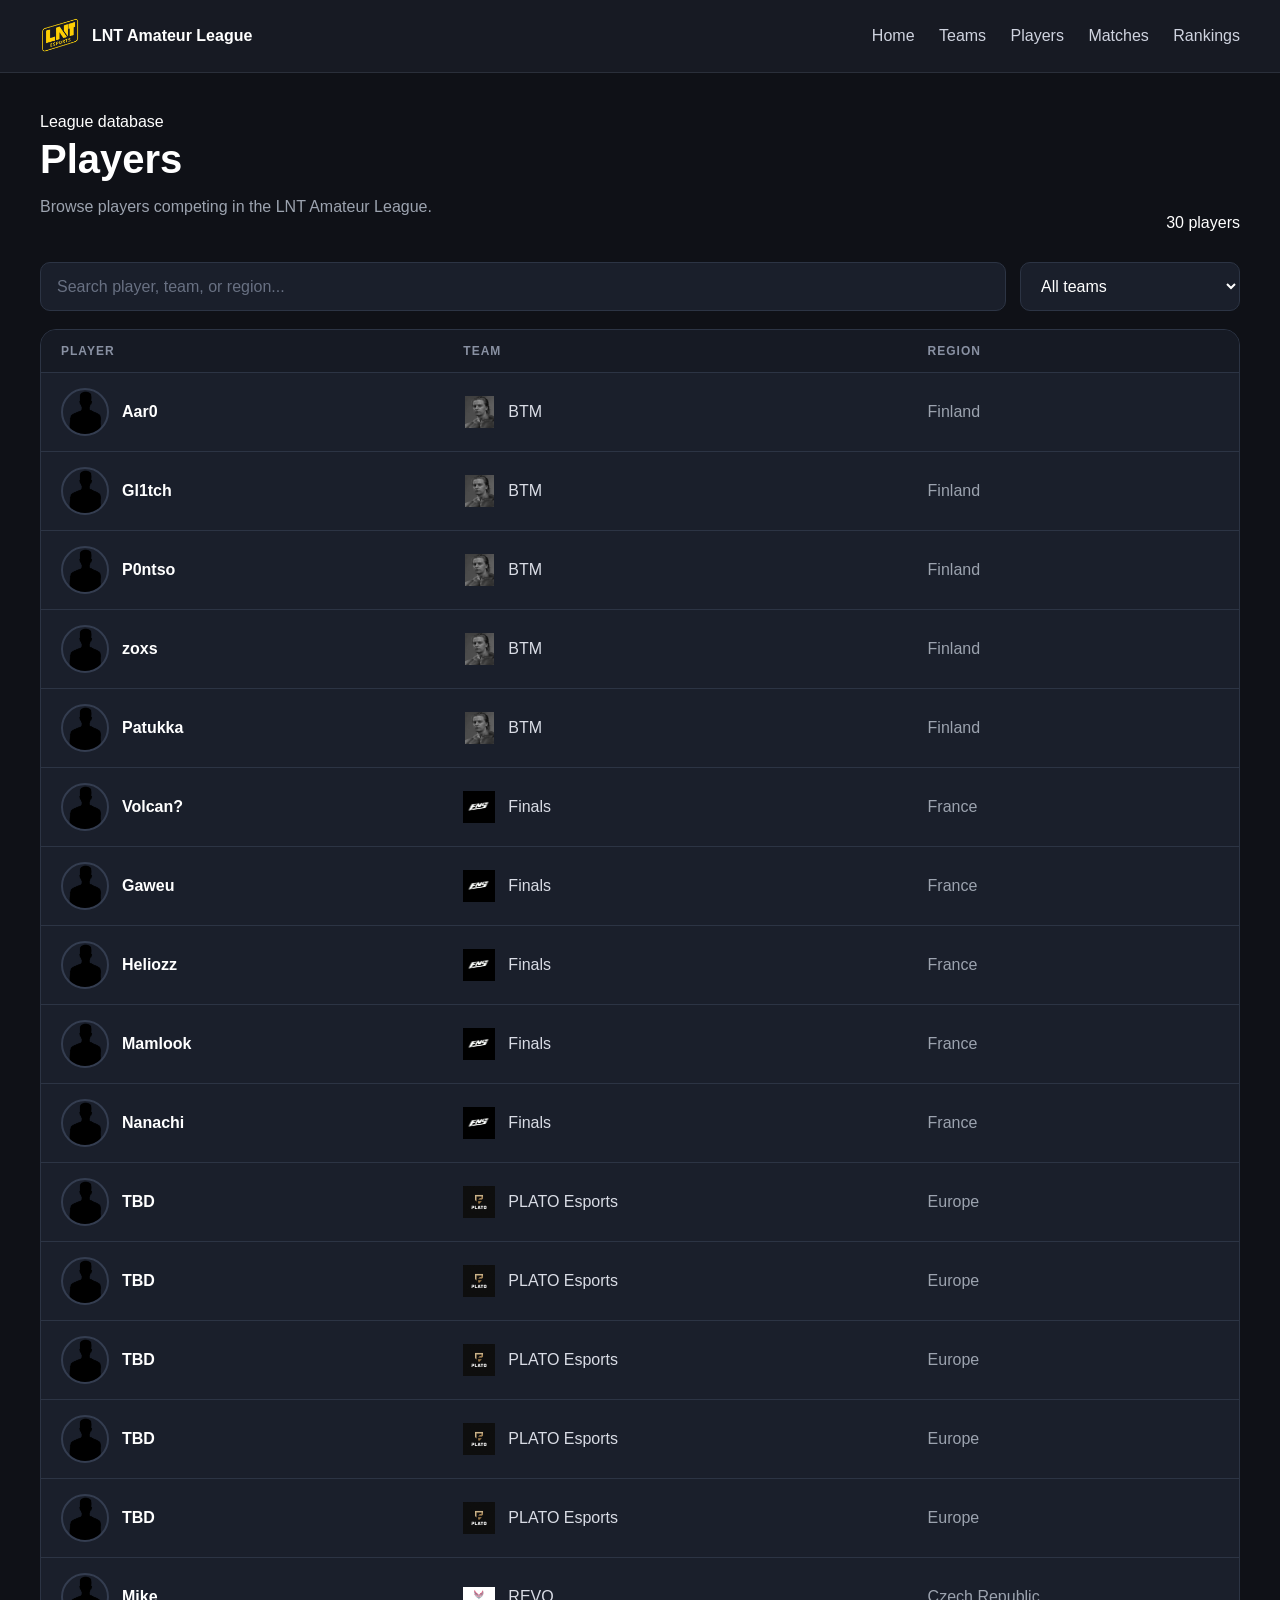
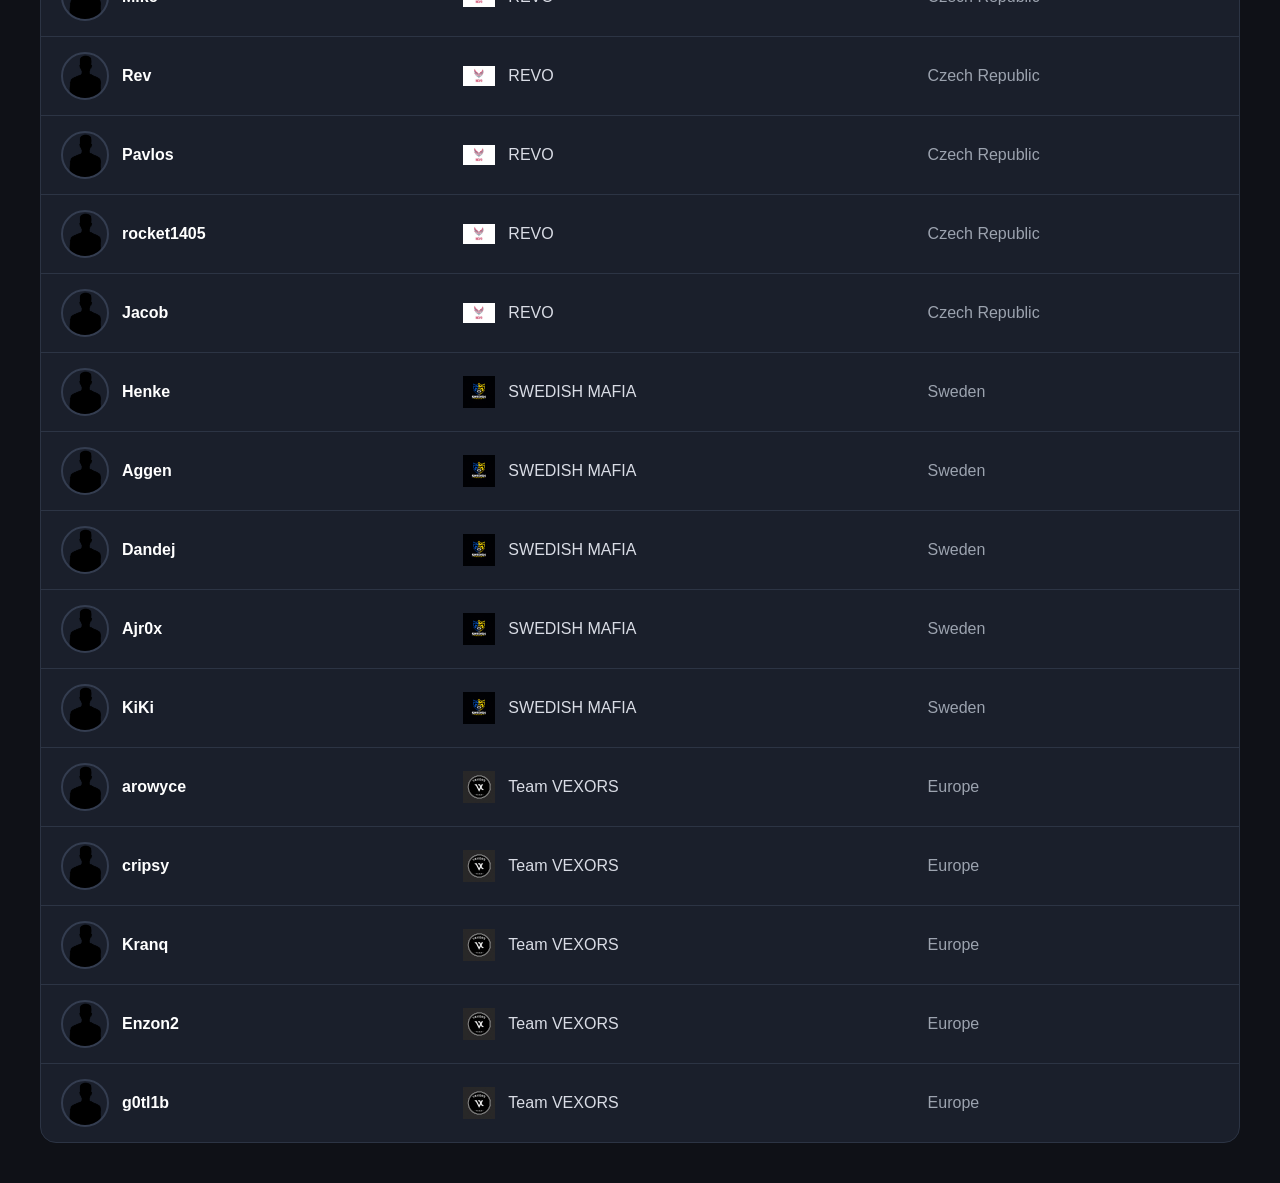
==== players.html @ c8f68c86 "Add files via upload" ====
<!DOCTYPE html>
<html lang="en">
<head>
  <meta charset="UTF-8">
  <meta name="viewport" content="width=device-width, initial-scale=1.0">

  <title>Players | LNT Amateur League</title>

  <link rel="stylesheet" href="style.css">
</head>
<body>

<header class="topbar">
  <a href="index.html" class="brand">
    <img src="assets/logos/logo.png" alt="LNT logo">
    <span>LNT Amateur League</span>
  </a>

  <nav>
    <a href="index.html">Home</a>
    <a href="teams.html">Teams</a>
    <a href="players.html">Players</a>
    <a href="matches.html">Matches</a>
    <a href="rankings.html">Rankings</a>
  </nav>
</header>

<main class="page">
  <div class="players-heading">
    <div>
      <span class="section-label">League database</span>
      <h1>Players</h1>
      <p class="subtitle">Browse players competing in the LNT Amateur League.</p>
    </div>

    <span id="players-count" class="player-count"></span>
  </div>

  <section class="players-controls">
    <input
      type="search"
      id="player-search"
      placeholder="Search player, team, or region..."
      autocomplete="off"
    >

    <select id="team-filter">
      <option value="all">All teams</option>
    </select>
  </section>

  <section class="players-table-wrapper">
    <table class="players-table">
      <thead>
        <tr>
          <th>Player</th>
          <th>Team</th>
          <th>Region</th>
        </tr>
      </thead>

      <tbody id="players-table-body"></tbody>
    </table>

    <div id="players-empty" class="players-empty" hidden>
      No players matched your search.
    </div>
  </section>
</main>

<script src="data.js"></script>
<script src="script.js"></script>
</body>
</html>
---- style.css ----
body {
  margin: 0;
  font-family: Arial, sans-serif;
  background: #0f1117;
  color: #fff;
}

.topbar {
  display: flex;
  justify-content: space-between;
  align-items: center;
  padding: 16px 40px;
  background: #171a23;
  border-bottom: 1px solid #2a2f3a;
}

.brand {
  display: flex;
  align-items: center;
  gap: 12px;
  color: white;
  text-decoration: none;
  font-weight: bold;
}

.brand img {
  width: 40px;
  height: 40px;
  object-fit: contain;
}

nav a {
  color: #cfd3df;
  text-decoration: none;
  margin-left: 20px;
}

nav a:hover {
  color: white;
}

.page {
  padding: 40px;
}

.subtitle {
  color: #9ca3af;
}

.teams-grid {
  display: grid;
  grid-template-columns: repeat(auto-fit, minmax(220px, 1fr));
  gap: 20px;
  margin-top: 30px;
}

.team-card {
  background: #1a1f2b;
  border: 1px solid #2c3444;
  border-radius: 14px;
  padding: 24px;
  text-align: center;
  color: white;
  text-decoration: none;
  transition: 0.2s;
}

.team-card:hover {
  transform: translateY(-4px);
  border-color: #5b6cff;
}

.team-card img {
  width: 90px;
  height: 90px;
  object-fit: contain;
}

.team-card p,
.profile-header p {
  color: #9ca3af;
}

.team-card span {
  color: #7c8cff;
  font-weight: bold;
}

.back-link {
  color: #9ca3af;
  text-decoration: none;
}

.profile-header {
  display: flex;
  align-items: center;
  gap: 24px;
  background: #1a1f2b;
  border: 1px solid #2c3444;
  border-radius: 14px;
  padding: 30px;
  margin-top: 20px;
}

.profile-header img {
  width: 120px;
  height: 120px;
  object-fit: contain;
}

.roster-list {
  margin-top: 20px;
  background: #1a1f2b;
  border: 1px solid #2c3444;
  border-radius: 14px;
  overflow: hidden;
}

.player-row {
  display: flex;
  align-items: center;
  gap: 16px;
  padding: 14px 18px;
  border-bottom: 1px solid #2c3444;
}

.player-row:last-child {
  border-bottom: none;
}

.player-row img {
  width: 42px;
  height: 42px;
  border-radius: 50%;
}

.team-card {
  transition:
    transform 0.25s ease,
    border-color 0.25s ease,
    box-shadow 0.25s ease,
    opacity 0.25s ease;
}

.team-card:hover {
  transform: translateY(-10px);
  border-color: #7c8cff;
  box-shadow: 0 16px 35px rgba(0, 0, 0, 0.4);
}

.team-card:active {
  transform: translateY(-5px) scale(0.97);
}

.team-card-clicked {
  transform: scale(1.08);
  border-color: #7c8cff;
  box-shadow: 0 0 35px rgba(124, 140, 255, 0.5);
  z-index: 5;
}

.page-leaving .team-card:not(.team-card-clicked) {
  opacity: 0;
  transform: scale(0.92);
}

#team-profile {
  animation: profileEnter 0.5s ease;
}

@keyframes profileEnter {
  from {
    opacity: 0;
    transform: translateY(25px);
  }

  to {
    opacity: 1;
    transform: translateY(0);
  }
}

.players-heading {
  display: flex;
  align-items: flex-end;
  justify-content: space-between;
  gap: 24px;
}

.players-heading h1 {
  margin: 6px 0;
  font-size: 40px;
}

.players-controls {
  display: grid;
  grid-template-columns: 1fr 220px;
  gap: 14px;
  margin: 30px 0 18px;
}

.players-controls input,
.players-controls select {
  width: 100%;
  box-sizing: border-box;
  padding: 14px 16px;
  color: white;
  background: #1a1f2b;
  border: 1px solid #2c3444;
  border-radius: 10px;
  font: inherit;
  outline: none;
}

.players-controls input:focus,
.players-controls select:focus {
  border-color: #7c8cff;
  box-shadow: 0 0 0 3px rgba(124, 140, 255, 0.12);
}

.players-controls input::placeholder {
  color: #687082;
}

.players-table-wrapper {
  background: #1a1f2b;
  border: 1px solid #2c3444;
  border-radius: 16px;
  overflow: hidden;
}

.players-table {
  width: 100%;
  border-collapse: collapse;
}

.players-table th {
  padding: 14px 20px;
  color: #8991a3;
  background: #161a24;
  font-size: 12px;
  letter-spacing: 1px;
  text-align: left;
  text-transform: uppercase;
}

.players-table td {
  padding: 15px 20px;
  border-top: 1px solid #2c3444;
}

.player-table-row {
  transition:
    background 0.2s ease,
    transform 0.2s ease;
}

.player-table-row:hover {
  background: #202635;
}

.player-table-profile,
.player-team-link {
  display: flex;
  align-items: center;
  gap: 13px;
}

.player-table-profile img {
  width: 44px;
  height: 44px;
  object-fit: cover;
  border: 2px solid #343d50;
  border-radius: 50%;
}

.player-team-link {
  color: #d9dce5;
  text-decoration: none;
}

.player-team-link:hover {
  color: #7c8cff;
}

.player-team-link img {
  width: 32px;
  height: 32px;
  object-fit: contain;
}

.player-region {
  color: #9ca3af;
}

.players-empty {
  padding: 50px 20px;
  color: #8991a3;
  text-align: center;
}

@media (max-width: 700px) {
  .players-heading {
    align-items: flex-start;
    flex-direction: column;
  }

  .players-controls {
    grid-template-columns: 1fr;
  }

  .players-table th:nth-child(3),
  .players-table td:nth-child(3) {
    display: none;
  }

  .players-table th,
  .players-table td {
    padding: 13px;
  }
}

/* =========================
   MATCHES PAGE
========================= */

.matches-heading h1 {
  margin: 6px 0;
  font-size: 40px;
}

.matches-section {
  margin-top: 38px;
}

.matches-list {
  display: grid;
  gap: 16px;
}

/* Tentative Season 3 notice */

.schedule-notice {
  margin-top: 30px;
  padding: 26px;
  background:
    linear-gradient(
      135deg,
      rgba(124, 140, 255, 0.14),
      transparent 60%
    ),
    #1a1f2b;
  border: 1px solid #3b4660;
  border-radius: 16px;
  animation: scheduleEnter 0.5s ease;
}

.schedule-notice-top {
  display: flex;
  align-items: center;
  gap: 12px;
}

.schedule-notice h2 {
  margin: 18px 0 8px;
}

.schedule-notice p {
  max-width: 700px;
  color: #9ca3af;
  line-height: 1.6;
}

.schedule-date {
  color: white !important;
  font-size: 21px;
  font-weight: bold;
}

.schedule-time {
  display: inline-block;
  margin-top: 8px;
  padding: 7px 11px;
  color: #c5ccff;
  background: rgba(124, 140, 255, 0.12);
  border-radius: 8px;
  font-size: 14px;
}

.tentative-status {
  color: #ffd98a;
  background: rgba(255, 190, 70, 0.14);
}

@keyframes scheduleEnter {
  from {
    opacity: 0;
    transform: translateY(20px);
  }

  to {
    opacity: 1;
    transform: translateY(0);
  }
}

/* Match cards */

.match-card {
  padding: 20px 24px;
  background: #1a1f2b;
  border: 1px solid #2c3444;
  border-radius: 16px;
  transition:
    transform 0.22s ease,
    border-color 0.22s ease,
    box-shadow 0.22s ease;
}

.match-card:hover {
  transform: translateY(-5px);
  border-color: #7c8cff;
  box-shadow: 0 14px 32px rgba(0, 0, 0, 0.3);
}

.match-information {
  display: flex;
  align-items: center;
  gap: 14px;
  color: #8991a3;
  font-size: 13px;
}

.match-information strong {
  color: #d9dce5;
}

.match-status {
  padding: 5px 9px;
  border-radius: 999px;
  font-size: 11px;
  font-weight: bold;
  letter-spacing: 0.7px;
  text-transform: uppercase;
}

.upcoming-status {
  color: #aeb8ff;
  background: rgba(124, 140, 255, 0.15);
}

.finished-status {
  color: #a6e3b8;
  background: rgba(80, 190, 120, 0.14);
}

.match-teams {
  display: grid;
  grid-template-columns: 1fr 100px 1fr;
  align-items: center;
  gap: 24px;
  margin: 25px 0;
}

.match-team {
  display: flex;
  align-items: center;
  justify-content: flex-end;
  gap: 16px;
  color: #d9dce5;
  font-size: 18px;
  font-weight: bold;
  text-decoration: none;
  transition:
    color 0.2s ease,
    transform 0.2s ease;
}

.match-team:hover {
  color: #7c8cff;
  transform: translateX(-4px);
}

.match-team-right {
  justify-content: flex-start;
}

.match-team-right:hover {
  transform: translateX(4px);
}

.match-team img {
  width: 58px;
  height: 58px;
  object-fit: contain;
}

.match-versus,
.match-score {
  display: flex;
  align-items: center;
  justify-content: center;
  gap: 9px;
  color: #687082;
  text-align: center;
}

.match-versus span {
  padding: 10px 13px;
  background: #141821;
  border: 1px solid #2c3444;
  border-radius: 9px;
  font-size: 13px;
  font-weight: bold;
}

.match-score strong {
  color: #8991a3;
  font-size: 29px;
}

.match-score .winning-score {
  color: white;
}

.match-winner {
  color: white;
}

.match-details {
  display: flex;
  justify-content: space-between;
  gap: 20px;
  padding-top: 15px;
  color: #687082;
  border-top: 1px solid #2c3444;
  font-size: 13px;
}

.matches-empty {
  padding: 45px 20px;
  color: #8991a3;
  background: #1a1f2b;
  border: 1px solid #2c3444;
  border-radius: 16px;
  text-align: center;
}

/* Matches page on phones */

@media (max-width: 700px) {
  .match-card {
    padding: 18px 14px;
  }

  .match-information {
    flex-wrap: wrap;
  }

  .match-teams {
    grid-template-columns: 1fr 45px 1fr;
    gap: 8px;
  }

  .match-team {
    flex-direction: column-reverse;
    gap: 9px;
    font-size: 14px;
    text-align: center;
  }

  .match-team-right {
    flex-direction: column;
  }

  .match-team img {
    width: 46px;
    height: 46px;
  }

  .match-team:hover,
  .match-team-right:hover {
    transform: none;
  }

  .match-details {
    flex-direction: column;
    gap: 5px;
  }

  .schedule-notice {
    padding: 20px;
  }
}

/* =========================
   RANKINGS PAGE
========================= */

.rankings-heading h1 {
  margin: 6px 0;
  font-size: 40px;
}

.rankings-notice {
  display: flex;
  align-items: flex-start;
  gap: 18px;
  margin: 30px 0 20px;
  padding: 20px;
  background: #1a1f2b;
  border: 1px solid #3b4660;
  border-radius: 14px;
  animation: rankingsEnter 0.5s ease;
}

.rankings-notice strong {
  display: block;
  margin-bottom: 6px;
}

.rankings-notice p {
  margin: 0;
  color: #9ca3af;
  line-height: 1.5;
}

.rankings-table-wrapper {
  margin-top: 25px;
  background: #1a1f2b;
  border: 1px solid #2c3444;
  border-radius: 16px;
  overflow-x: auto;
}

.rankings-table {
  width: 100%;
  min-width: 700px;
  border-collapse: collapse;
}

.rankings-table th {
  padding: 14px 20px;
  color: #8991a3;
  background: #161a24;
  font-size: 12px;
  letter-spacing: 1px;
  text-align: left;
  text-transform: uppercase;
}

.rankings-table td {
  padding: 16px 20px;
  border-top: 1px solid #2c3444;
}

.ranking-row {
  transition:
    background 0.2s ease,
    transform 0.2s ease;
}

.ranking-row:hover {
  background: #202635;
}

.ranking-position {
  display: grid;
  width: 32px;
  height: 32px;
  place-items: center;
  color: #cfd3df;
  background: #141821;
  border: 1px solid #343d50;
  border-radius: 9px;
  font-weight: bold;
}

.ranking-team {
  display: flex;
  align-items: center;
  gap: 14px;
  color: white;
  text-decoration: none;
}

.ranking-team:hover strong {
  color: #7c8cff;
}

.ranking-team img {
  width: 46px;
  height: 46px;
  object-fit: contain;
}

.ranking-team div {
  display: flex;
  flex-direction: column;
  gap: 4px;
}

.ranking-team span {
  color: #8991a3;
  font-size: 13px;
}

.ranking-wins {
  color: #a6e3b8;
  font-weight: bold;
}

.ranking-losses {
  color: #f0a4a4;
  font-weight: bold;
}

.positive-difference {
  color: #a6e3b8;
  font-weight: bold;
}

.negative-difference {
  color: #f0a4a4;
  font-weight: bold;
}

@keyframes rankingsEnter {
  from {
    opacity: 0;
    transform: translateY(20px);
  }

  to {
    opacity: 1;
    transform: translateY(0);
  }
}

@media (max-width: 700px) {
  .rankings-notice {
    flex-direction: column;
  }
}

/* =========================
   HOMEPAGE
========================= */

.home-page {
  width: min(1400px, calc(100% - 80px));
  margin: 0 auto;
  padding: 45px 0 70px;
}

.home-hero {
  position: relative;
  display: grid;
  grid-template-columns: 1.3fr 0.7fr;
  align-items: center;
  min-height: 460px;
  padding: 55px;
  background:
    radial-gradient(
      circle at 85% 30%,
      rgba(124, 140, 255, 0.2),
      transparent 35%
    ),
    linear-gradient(
      135deg,
      rgba(124, 140, 255, 0.12),
      transparent 55%
    ),
    #171c27;
  border: 1px solid #2c3444;
  border-radius: 24px;
  overflow: hidden;
}

.home-hero::before {
  position: absolute;
  top: -100px;
  right: -100px;
  width: 320px;
  height: 320px;
  background: rgba(124, 140, 255, 0.08);
  border-radius: 50%;
  content: "";
  filter: blur(10px);
}

.home-hero-content {
  position: relative;
  z-index: 2;
}

.home-season-label {
  display: inline-block;
  padding: 7px 12px;
  color: #c5ccff;
  background: rgba(124, 140, 255, 0.15);
  border: 1px solid rgba(124, 140, 255, 0.25);
  border-radius: 999px;
  font-size: 12px;
  font-weight: bold;
  letter-spacing: 1px;
  text-transform: uppercase;
}

.home-hero h1 {
  max-width: 750px;
  margin: 20px 0;
  font-size: clamp(42px, 6vw, 76px);
  line-height: 1.02;
}

.home-hero h1 span {
  display: block;
  color: #8e9aff;
}

.home-hero-content > p {
  max-width: 650px;
  color: #a8afbd;
  font-size: 18px;
  line-height: 1.7;
}

.home-hero-buttons {
  display: flex;
  flex-wrap: wrap;
  gap: 14px;
  margin-top: 30px;
}

.primary-button,
.secondary-button {
  display: inline-flex;
  align-items: center;
  justify-content: center;
  padding: 14px 22px;
  border-radius: 10px;
  font-weight: bold;
  text-decoration: none;
  transition:
    transform 0.2s ease,
    background 0.2s ease,
    border-color 0.2s ease;
}

.primary-button {
  color: white;
  background: #6978f5;
  border: 1px solid #7c8cff;
}

.secondary-button {
  color: #d9dce5;
  background: #1a1f2b;
  border: 1px solid #343d50;
}

.primary-button:hover,
.secondary-button:hover {
  transform: translateY(-3px);
}

.primary-button:hover {
  background: #7c8cff;
}

.secondary-button:hover {
  border-color: #7c8cff;
}

.home-hero-logo {
  position: relative;
  display: grid;
  min-height: 300px;
  place-items: center;
}

.home-hero-logo img {
  position: relative;
  z-index: 2;
  width: min(260px, 90%);
  max-height: 260px;
  object-fit: contain;
  animation: homeLogoFloat 4s ease-in-out infinite;
}

.home-logo-glow {
  position: absolute;
  width: 240px;
  height: 240px;
  background: rgba(124, 140, 255, 0.2);
  border-radius: 50%;
  filter: blur(45px);
}

@keyframes homeLogoFloat {
  0%,
  100% {
    transform: translateY(0);
  }

  50% {
    transform: translateY(-12px);
  }
}

.home-statistics {
  display: grid;
  grid-template-columns: repeat(4, 1fr);
  gap: 16px;
  margin-top: 22px;
}

.home-stat-card {
  padding: 22px;
  background: #171c27;
  border: 1px solid #2c3444;
  border-radius: 14px;
}

.home-stat-card span {
  color: white;
  font-size: 24px;
  font-weight: bold;
}

.home-stat-card p {
  margin: 7px 0 0;
  color: #8991a3;
  font-size: 14px;
}

.home-section {
  margin-top: 60px;
}

.home-section-heading {
  display: flex;
  align-items: flex-end;
  justify-content: space-between;
  gap: 20px;
  margin-bottom: 20px;
}

.home-section-heading h2 {
  margin: 7px 0 0;
  font-size: 30px;
}

.section-link {
  color: #9da8ff;
  font-size: 14px;
  font-weight: bold;
  text-decoration: none;
}

.section-link:hover {
  color: white;
}

.home-schedule-card {
  display: flex;
  align-items: center;
  justify-content: space-between;
  gap: 30px;
  padding: 28px;
  background:
    linear-gradient(
      135deg,
      rgba(124, 140, 255, 0.12),
      transparent 60%
    ),
    #171c27;
  border: 1px solid #3b4660;
  border-radius: 17px;
}

.home-schedule-main {
  display: flex;
  align-items: flex-start;
  gap: 18px;
}

.home-schedule-main h3 {
  margin: 0 0 6px;
}

.home-schedule-main p {
  max-width: 750px;
  margin: 7px 0 0;
  color: #9ca3af;
  line-height: 1.6;
}

.home-schedule-main .home-schedule-date {
  color: white;
  font-size: 19px;
  font-weight: bold;
}

.home-schedule-time {
  min-width: 130px;
  padding: 16px;
  background: #121620;
  border: 1px solid #2c3444;
  border-radius: 12px;
  text-align: center;
}

.home-schedule-time span {
  display: block;
  margin-bottom: 5px;
  color: #8991a3;
  font-size: 12px;
  text-transform: uppercase;
}

.home-schedule-time strong {
  color: #c5ccff;
  font-size: 20px;
}

.home-teams-grid {
  display: grid;
  grid-template-columns: repeat(3, 1fr);
  gap: 18px;
}

.home-team-card {
  padding: 22px;
  color: white;
  background: #171c27;
  border: 1px solid #2c3444;
  border-radius: 16px;
  text-decoration: none;
  transition:
    transform 0.25s ease,
    border-color 0.25s ease,
    box-shadow 0.25s ease,
    opacity 0.25s ease;
}

.home-team-card:hover {
  transform: translateY(-7px);
  border-color: #7c8cff;
  box-shadow: 0 16px 35px rgba(0, 0, 0, 0.3);
}

.home-team-logo {
  display: grid;
  width: 90px;
  height: 90px;
  place-items: center;
  background: #121620;
  border: 1px solid #2c3444;
  border-radius: 14px;
}

.home-team-logo img {
  width: 70px;
  height: 70px;
  object-fit: contain;
}

.home-team-info h3 {
  margin: 18px 0 6px;
  font-size: 19px;
}

.home-team-info p {
  margin: 0;
  color: #8991a3;
}

.home-team-bottom {
  display: flex;
  justify-content: space-between;
  margin-top: 20px;
  padding-top: 15px;
  color: #8991a3;
  border-top: 1px solid #2c3444;
  font-size: 13px;
}

.home-team-bottom strong {
  color: #8e9aff;
}

.home-team-card-clicked {
  transform: scale(1.06);
  border-color: #7c8cff;
  box-shadow: 0 0 35px rgba(124, 140, 255, 0.45);
  z-index: 5;
}

.home-page-leaving .home-team-card:not(
  .home-team-card-clicked
) {
  opacity: 0;
  transform: scale(0.94);
}

.home-match-list {
  display: grid;
  gap: 16px;
}

.home-empty-matches {
  padding: 36px;
  background: #171c27;
  border: 1px solid #2c3444;
  border-radius: 16px;
  text-align: center;
}

.home-empty-matches h3 {
  margin: 18px 0 8px;
}

.home-empty-matches p {
  color: #8991a3;
  line-height: 1.6;
}

.home-empty-matches a {
  display: inline-block;
  margin-top: 10px;
  color: #8e9aff;
  font-weight: bold;
  text-decoration: none;
}

.home-match-card {
  display: grid;
  grid-template-columns: 170px 1fr 120px;
  align-items: center;
  gap: 20px;
  padding: 22px;
  background: #171c27;
  border: 1px solid #2c3444;
  border-radius: 16px;
}

.home-match-date {
  display: flex;
  flex-direction: column;
  gap: 5px;
  color: #8991a3;
}

.home-match-date strong {
  color: white;
}

.home-match-teams {
  display: grid;
  grid-template-columns: 1fr 50px 1fr;
  align-items: center;
  gap: 16px;
}

.home-match-teams > div {
  display: flex;
  align-items: center;
  gap: 12px;
}

.home-match-teams > div:first-child {
  justify-content: flex-end;
}

.home-match-teams img {
  width: 45px;
  height: 45px;
  object-fit: contain;
}

.home-match-teams > strong {
  color: #687082;
  text-align: center;
}

.home-match-format {
  color: #8991a3;
  text-align: right;
}

.site-footer {
  display: flex;
  align-items: center;
  justify-content: space-between;
  padding: 25px 40px;
  color: #8991a3;
  background: #12151d;
  border-top: 1px solid #2a2f3a;
}

.site-footer div {
  display: flex;
  align-items: center;
  gap: 10px;
  color: white;
  font-weight: bold;
}

.site-footer img {
  width: 32px;
  height: 32px;
  object-fit: contain;
}

@media (max-width: 950px) {
  .home-page {
    width: min(100% - 32px, 1400px);
  }

  .home-hero {
    grid-template-columns: 1fr;
    padding: 38px;
  }

  .home-hero-logo {
    min-height: 220px;
    margin-top: 20px;
  }

  .home-statistics {
    grid-template-columns: repeat(2, 1fr);
  }

  .home-teams-grid {
    grid-template-columns: repeat(2, 1fr);
  }

  .home-match-card {
    grid-template-columns: 1fr;
  }

  .home-match-date,
  .home-match-format {
    text-align: center;
  }
}

@media (max-width: 650px) {
  .home-page {
    width: min(100% - 24px, 1400px);
    padding-top: 24px;
  }

  .home-hero {
    padding: 26px 20px;
    border-radius: 17px;
  }

  .home-hero h1 {
    font-size: 42px;
  }

  .home-hero-content > p {
    font-size: 16px;
  }

  .home-hero-buttons {
    flex-direction: column;
  }

  .home-statistics,
  .home-teams-grid {
    grid-template-columns: 1fr;
  }

  .home-section-heading {
    align-items: flex-start;
    flex-direction: column;
  }

  .home-schedule-card,
  .home-schedule-main {
    align-items: flex-start;
    flex-direction: column;
  }

  .home-schedule-time {
    width: 100%;
    box-sizing: border-box;
  }

  .home-match-teams {
    grid-template-columns: 1fr 35px 1fr;
  }

  .home-match-teams > div {
    flex-direction: column;
    text-align: center;
  }

  .home-match-teams > div:first-child {
    justify-content: center;
  }

  .site-footer {
    align-items: flex-start;
    flex-direction: column;
    gap: 12px;
    padding: 25px 20px;
  }
}
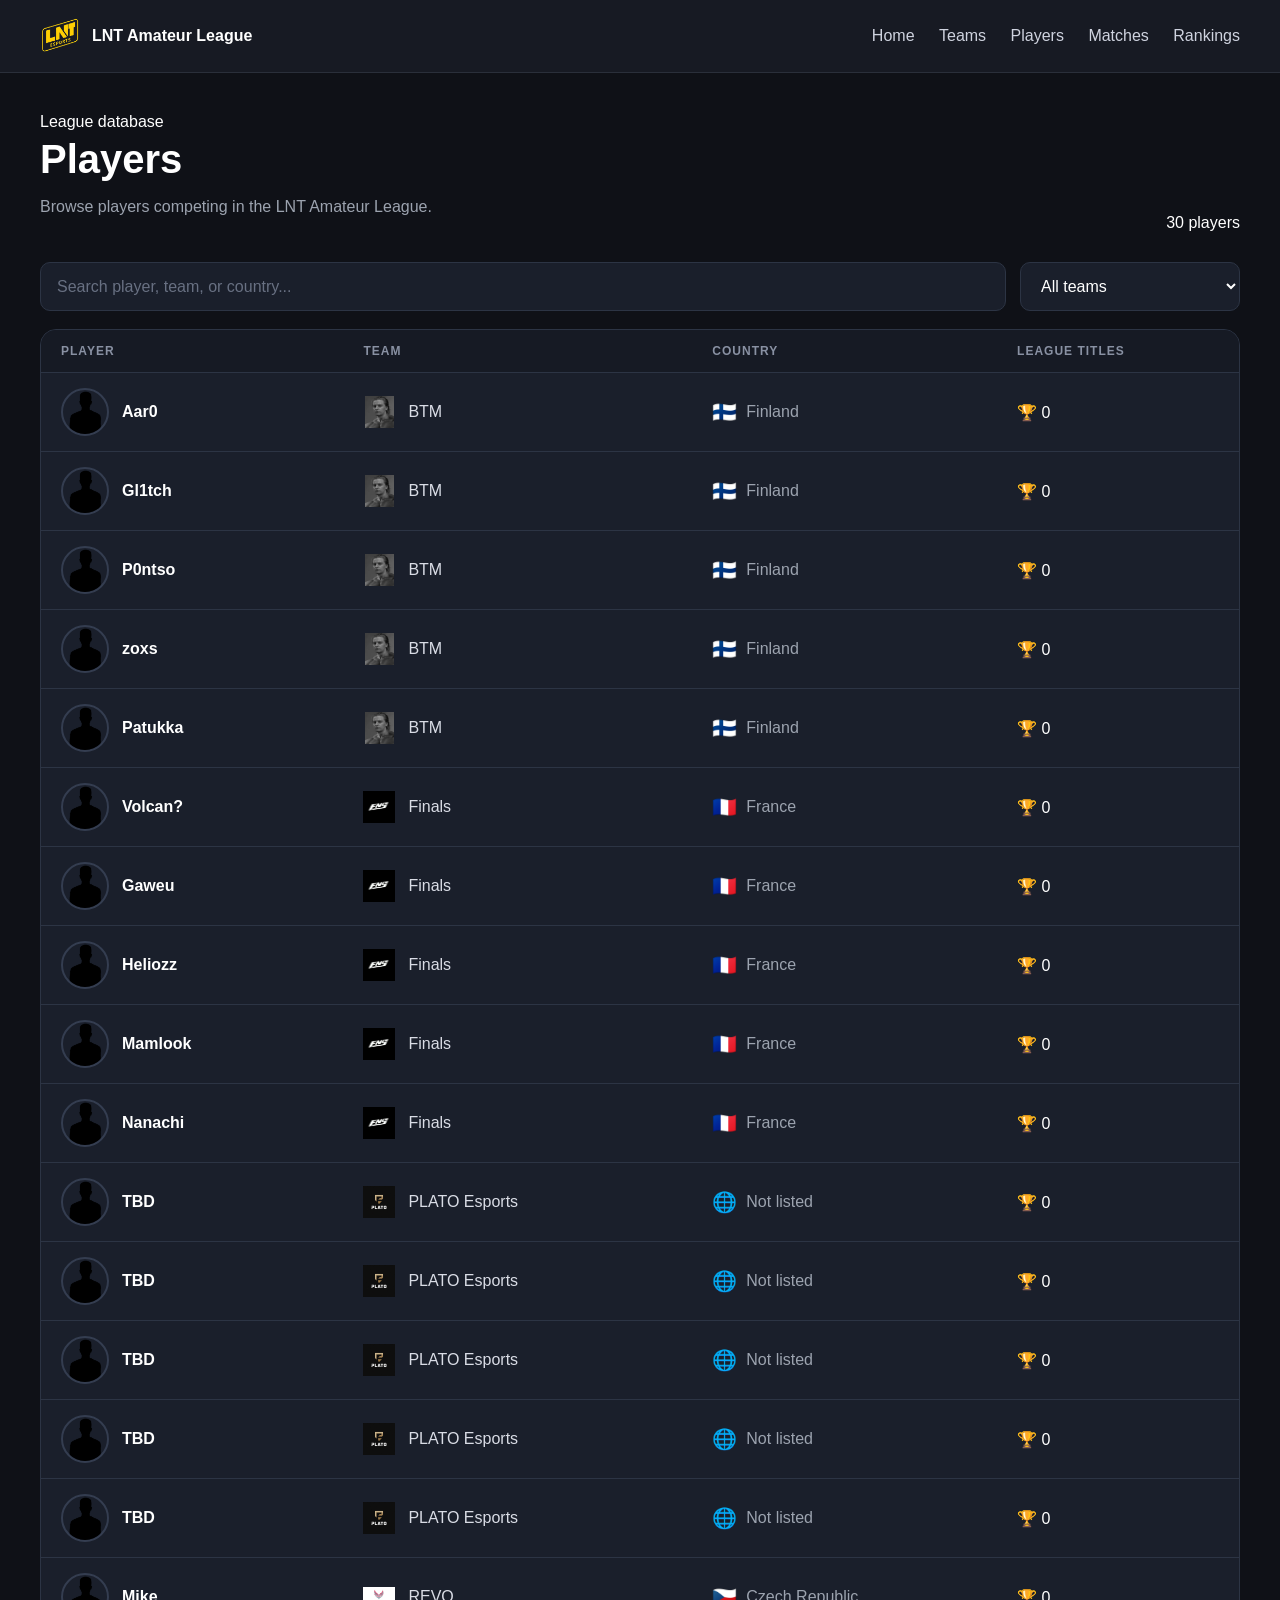
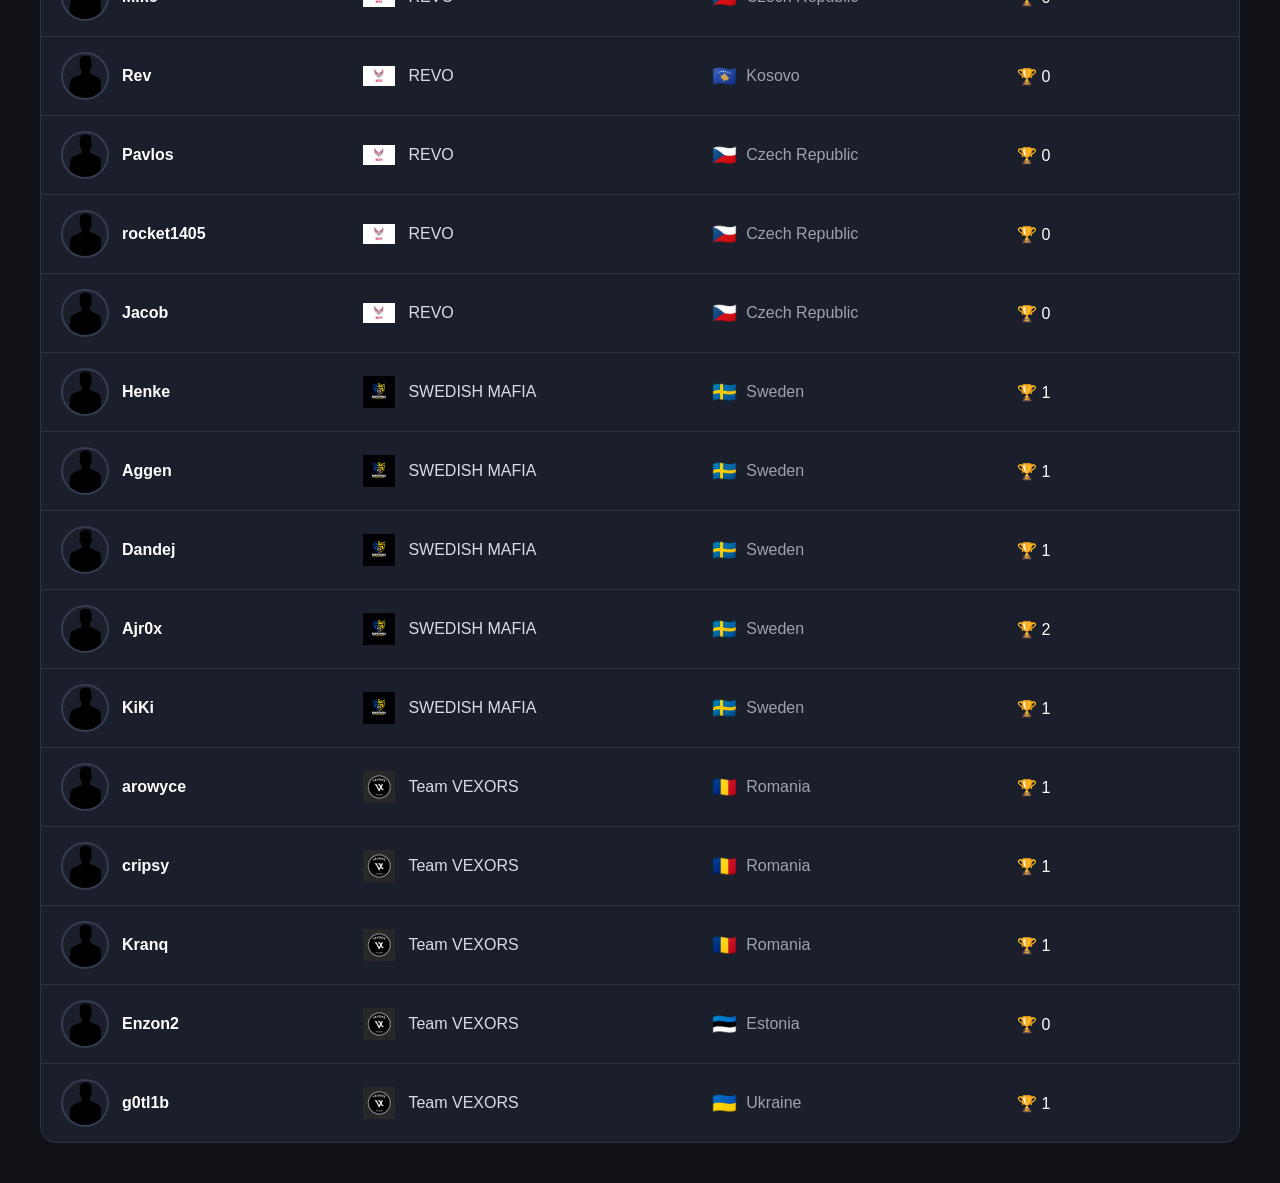
==== commit 6e74ae1d: "Add files via upload" ====
--- a/players.html
+++ b/players.html
@@ -40,7 +40,7 @@
     <input
       type="search"
       id="player-search"
-      placeholder="Search player, team, or region..."
+      placeholder="Search player, team, or country..."
       autocomplete="off"
     >
 
@@ -55,7 +55,8 @@
         <tr>
           <th>Player</th>
           <th>Team</th>
-          <th>Region</th>
+          <th>Country</th>
+          <th>League Titles</th>
         </tr>
       </thead>
 
--- a/style.css
+++ b/style.css
@@ -287,10 +287,6 @@
   width: 32px;
   height: 32px;
   object-fit: contain;
-}
-
-.player-region {
-  color: #9ca3af;
 }
 
 .players-empty {
@@ -1310,4 +1306,34 @@
     gap: 12px;
     padding: 25px 20px;
   }
+}
+
+.player-country {
+  color: #9ca3af;
+}
+
+.country-display {
+  display: flex;
+  align-items: center;
+  gap: 9px;
+}
+
+.country-flag {
+  font-size: 20px;
+}
+
+.player-row-info {
+  display: flex;
+  flex-direction: column;
+  gap: 5px;
+}
+
+.player-row-info strong {
+  color: white;
+  font-size: 16px;
+}
+
+.player-row-info span {
+  color: #8991a3;
+  font-size: 13px;
 }
